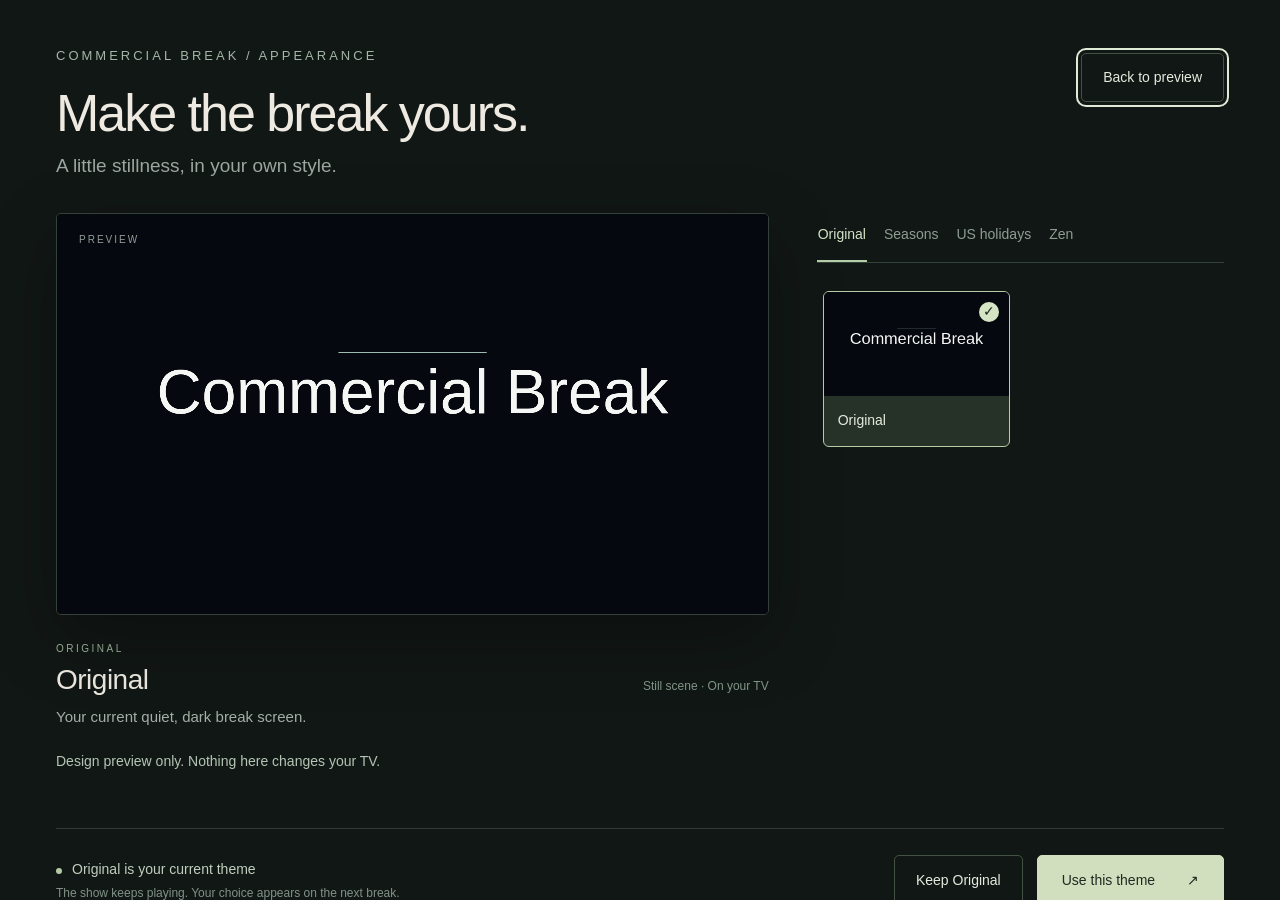
==== tv-standalone/app/preview.html @ 24c48878 "Add standalone TV break screen themes and appearance preview" ====
<!doctype html><html lang="en"><head><meta charset="utf-8"><meta name="viewport" content="width=device-width,initial-scale=1"><title>Commercial Break · Appearance preview</title><link rel="stylesheet" href="appearance.css"></head><body class="theme-preview-page"><button id="appearance-open">Open appearance preview</button><script>window.CB_THEME_PREVIEW=true;</script><script src="themes.js"></script><script src="appearance.js"></script></body></html>
---- tv-standalone/app/appearance.css ----
#appearance-panel,#appearance-panel *{box-sizing:border-box}
#appearance-panel[hidden]{display:none!important}#appearance-panel{position:fixed;inset:0;margin:0;padding:0;border:0;border-radius:0;background:#111715;color:#eeeae2;z-index:10;overflow:auto;font-family:Arial,sans-serif}.appearance-shell{max-width:1640px;margin:0 auto;padding:48px 56px 30px}.appearance-header{display:flex;justify-content:space-between;align-items:flex-start;margin-bottom:36px}.appearance-eyebrow{color:#a3b6a7;font-size:13px;letter-spacing:3px;margin:0 0 20px}.appearance-header h1{font-size:52px;font-weight:400;letter-spacing:-2px;margin:0 0 12px}.appearance-subtitle{font-size:19px;color:#9ba79f;margin:0}.appearance-header button{margin-top:5px}.appearance-layout{display:grid;grid-template-columns:minmax(0,1.75fr) minmax(350px,1fr);gap:48px}.appearance-canvas-wrap{position:relative;overflow:hidden;border-radius:5px;border:1px solid #334139;box-shadow:0 24px 70px #0004}#appearance-preview{display:block;width:100%;height:auto;aspect-ratio:16/9}.appearance-preview-tag{position:absolute;top:20px;left:22px;color:#d1dbd2;font-size:10px;letter-spacing:2px;opacity:.7}.appearance-caption{display:flex;justify-content:space-between;gap:16px;align-items:center;margin-top:28px}#appearance-category{font-size:10px;letter-spacing:2.5px;color:#a1b89f;margin:0 0 10px}#appearance-name{font-size:28px;letter-spacing:-.5px;font-weight:400;margin:0 0 10px}#appearance-description{font-size:15px;color:#a3afa6;margin:0;line-height:1.5}.appearance-still{font-size:12px;color:#83978a;white-space:nowrap}#appearance-note{font-size:14px;line-height:1.6;color:#b4c5b5;min-height:44px;margin-top:22px}.appearance-library{min-width:0}#appearance-groups{display:flex;border-bottom:1px solid #344139;margin-bottom:22px;gap:16px}#appearance-panel button{font-family:inherit;cursor:pointer;transition:background .12s;color:#e5eade;font-weight:400;line-height:1.35}#appearance-groups button{border:0;border-bottom:2px solid transparent;border-radius:0;padding:12px 1px 16px;background:none;font-size:14px;white-space:nowrap;color:#8f9d93}#appearance-groups button[aria-selected=true]{color:#d4e4c7;border-color:#b6cda9}#appearance-options{display:grid;grid-template-columns:1fr 1fr;gap:18px;max-height:500px;overflow:auto;padding:6px 8px 10px 6px;scrollbar-width:thin;scrollbar-color:#4c5a4f #18201b}#appearance-panel .appearance-choice{position:relative;padding:0 0 16px;border:1px solid #334139;border-radius:6px;overflow:hidden;background:#19221c;text-align:left;font-size:14px;min-width:0}#appearance-panel .appearance-choice[aria-pressed=true]{border-color:#b4cba5;background:#263228}.appearance-choice canvas{width:100%;height:auto;display:block;margin-bottom:15px}.appearance-choice span{padding:0 14px;display:block}.appearance-choice i{position:absolute;right:10px;top:10px;background:#d5e4c5;color:#18261b;width:20px;height:20px;border-radius:50%;font-size:14px;text-align:center;font-style:normal}.appearance-choice i:empty{display:none}#appearance-panel button:focus{outline:2px solid #e0ead6;outline-offset:3px}#appearance-panel button:hover{filter:brightness(1.1)}.appearance-footer{display:flex;justify-content:space-between;align-items:center;border-top:1px solid #303c33;padding-top:26px;margin:20px 0 0;max-width:none;font-size:14px;color:#c1cebe}.appearance-footer p{font-size:12px;color:#829288;margin:9px 0 0}.appearance-dot{display:inline-block;width:6px;height:6px;border-radius:50%;background:#b4cba5;margin-right:10px}.appearance-actions{display:flex;gap:14px}#appearance-panel .appearance-secondary{border:1px solid #435143;background:transparent;font-size:14px;padding:14px 21px;border-radius:5px}#appearance-save{border:1px solid #d1dfbf;background:#d1dfbf!important;color:#1e2b21!important;border-radius:5px;font-size:14px;padding:15px 24px}#appearance-save span{padding-left:28px}#appearance-save:disabled{opacity:.45;cursor:wait}#appearance-open{background:#2b3d31;color:#f0f5f1}.theme-preview-page{background:#111715;margin:0;color:#eeeae2;font-family:Arial,sans-serif}.theme-preview-page>button{margin:40px;padding:20px;background:#d1dfbf;border:0;border-radius:5px;font-size:20px}
@media(min-width:1650px){.appearance-shell{padding-top:30px}.appearance-header{margin-bottom:22px}.appearance-header h1{font-size:52px}.appearance-eyebrow{font-size:16px}.appearance-subtitle{font-size:23px}.appearance-layout{gap:64px}#appearance-groups button{font-size:18px}#appearance-options{max-height:500px}.appearance-choice span{font-size:18px}.appearance-caption{margin-top:22px}#appearance-name{font-size:36px}#appearance-description{font-size:20px}#appearance-category{font-size:13px}#appearance-note{font-size:17px}.appearance-still{font-size:15px}.appearance-footer{font-size:18px}.appearance-footer p{font-size:15px}#appearance-panel .appearance-secondary,#appearance-save{font-size:18px;padding:18px 26px}}
@media(max-width:900px){.appearance-shell{padding:28px 24px}.appearance-header h1{font-size:36px}.appearance-layout{grid-template-columns:1fr;gap:22px}.appearance-header{margin-bottom:25px}.appearance-library{order:2}#appearance-options{grid-template-columns:repeat(3,1fr);max-height:260px}.appearance-footer{gap:20px}.appearance-still{display:none}.appearance-footer p{max-width:220px}.appearance-header button{padding:10px!important}.appearance-actions{gap:8px}#appearance-save span{padding-left:4px}}
@media(prefers-reduced-motion:reduce){#appearance-panel button{transition:none}}
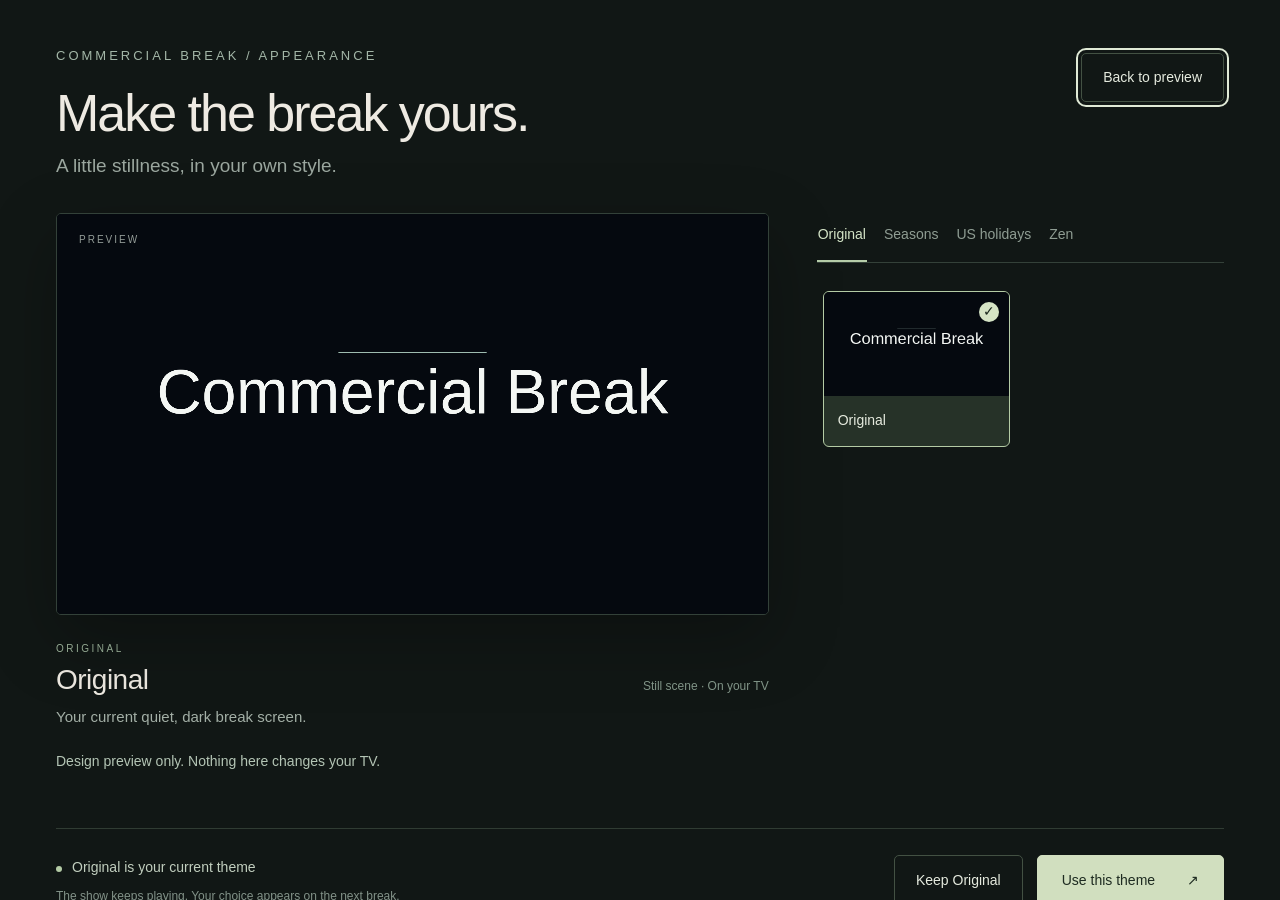
==== commit 63cb2efb: "Fix full-screen appearance positioning for the Frame web engine" ====
--- a/tv-standalone/app/preview.html
+++ b/tv-standalone/app/preview.html
@@ -1 +1 @@
-<!doctype html><html lang="en"><head><meta charset="utf-8"><meta name="viewport" content="width=device-width,initial-scale=1"><title>Commercial Break · Appearance preview</title><link rel="stylesheet" href="appearance.css"></head><body class="theme-preview-page"><button id="appearance-open">Open appearance preview</button><script>window.CB_THEME_PREVIEW=true;</script><script src="themes.js"></script><script src="appearance.js"></script></body></html>
+<!doctype html><html lang="en"><head><meta charset="utf-8"><meta name="viewport" content="width=device-width,initial-scale=1"><title>Commercial Break · Appearance preview</title><link rel="stylesheet" href="style.css"><link rel="stylesheet" href="appearance.css"></head><body class="theme-preview-page"><button id="appearance-open">Open appearance preview</button><script>window.CB_THEME_PREVIEW=true;</script><script src="themes.js"></script><script src="appearance.js"></script></body></html>
--- a/tv-standalone/app/style.css
+++ b/tv-standalone/app/style.css
@@ -0,0 +1,3 @@
+*{box-sizing:border-box}body{margin:0;background:#101918;color:#f0f5f1;font-family:Arial,sans-serif}main{max-width:1580px;margin:90px auto}.brand{font-size:44px;font-weight:bold;color:#a8d8bc}.brand span{font-size:24px;letter-spacing:4px;margin-left:24px;color:#dfe8e1}.brand small{float:right;font-size:18px;letter-spacing:3px;color:#a0aea6;margin-top:16px}.eyebrow{color:#a8d8bc;font-size:20px;letter-spacing:4px;margin-top:80px}h1{font-size:70px;letter-spacing:-2px;margin:20px 0}p.intro{font-size:28px;color:#b6c5bb}section{margin-top:52px;background:#1c2823;border:1px solid #35463b;border-radius:24px;padding:38px 46px}#indicator{float:left;background:#7d8c83;width:18px;height:18px;border-radius:50%;margin:12px 20px 0 0}h2{font-size:34px;margin:0}#detail{font-size:24px;color:#b8c8bd;margin:20px 0 32px}.buttons{display:flex;gap:24px}button{font-size:27px;font-weight:bold;padding:19px 38px;border:3px solid transparent;border-radius:12px;background:#d7ecd9;color:#14231b}button:focus{outline:5px solid white;outline-offset:5px}button:disabled{background:#35433a;color:#83958a}#disable,#close{background:#2b3d31;color:#f0f5f1}.stats{display:flex;gap:80px;margin-top:30px}.stats p{font-size:19px;color:#9bb3a3}.stats strong{display:block;font-size:30px;margin-top:8px;color:#eef4ef}footer{font-size:19px;line-height:1.5;color:#96aa9c;max-width:1400px;margin-top:30px}footer p{margin:5px 0}
+
+main{margin:48px auto}.eyebrow{margin-top:34px}h1{font-size:60px;margin:14px 0}section{margin-top:30px;padding:28px 38px}.buttons{gap:18px}button{font-size:24px;padding:16px 25px}.stats{margin-top:16px}.stats p{margin-bottom:12px}#debug-toggle{background:#2b3d31;color:#f0f5f1}#debug-toggle[aria-checked="true"]{border-color:#a8d8bc}#debug-detail{font-size:22px;color:#dfe8e1;margin:14px 0 8px}.debug-limit{font-size:17px;color:#9bb3a3;margin:0}footer{margin-top:20px}
--- a/tv-standalone/app/appearance.css
+++ b/tv-standalone/app/appearance.css
@@ -1,5 +1,5 @@
 #appearance-panel,#appearance-panel *{box-sizing:border-box}
-#appearance-panel[hidden]{display:none!important}#appearance-panel{position:fixed;inset:0;margin:0;padding:0;border:0;border-radius:0;background:#111715;color:#eeeae2;z-index:10;overflow:auto;font-family:Arial,sans-serif}.appearance-shell{max-width:1640px;margin:0 auto;padding:48px 56px 30px}.appearance-header{display:flex;justify-content:space-between;align-items:flex-start;margin-bottom:36px}.appearance-eyebrow{color:#a3b6a7;font-size:13px;letter-spacing:3px;margin:0 0 20px}.appearance-header h1{font-size:52px;font-weight:400;letter-spacing:-2px;margin:0 0 12px}.appearance-subtitle{font-size:19px;color:#9ba79f;margin:0}.appearance-header button{margin-top:5px}.appearance-layout{display:grid;grid-template-columns:minmax(0,1.75fr) minmax(350px,1fr);gap:48px}.appearance-canvas-wrap{position:relative;overflow:hidden;border-radius:5px;border:1px solid #334139;box-shadow:0 24px 70px #0004}#appearance-preview{display:block;width:100%;height:auto;aspect-ratio:16/9}.appearance-preview-tag{position:absolute;top:20px;left:22px;color:#d1dbd2;font-size:10px;letter-spacing:2px;opacity:.7}.appearance-caption{display:flex;justify-content:space-between;gap:16px;align-items:center;margin-top:28px}#appearance-category{font-size:10px;letter-spacing:2.5px;color:#a1b89f;margin:0 0 10px}#appearance-name{font-size:28px;letter-spacing:-.5px;font-weight:400;margin:0 0 10px}#appearance-description{font-size:15px;color:#a3afa6;margin:0;line-height:1.5}.appearance-still{font-size:12px;color:#83978a;white-space:nowrap}#appearance-note{font-size:14px;line-height:1.6;color:#b4c5b5;min-height:44px;margin-top:22px}.appearance-library{min-width:0}#appearance-groups{display:flex;border-bottom:1px solid #344139;margin-bottom:22px;gap:16px}#appearance-panel button{font-family:inherit;cursor:pointer;transition:background .12s;color:#e5eade;font-weight:400;line-height:1.35}#appearance-groups button{border:0;border-bottom:2px solid transparent;border-radius:0;padding:12px 1px 16px;background:none;font-size:14px;white-space:nowrap;color:#8f9d93}#appearance-groups button[aria-selected=true]{color:#d4e4c7;border-color:#b6cda9}#appearance-options{display:grid;grid-template-columns:1fr 1fr;gap:18px;max-height:500px;overflow:auto;padding:6px 8px 10px 6px;scrollbar-width:thin;scrollbar-color:#4c5a4f #18201b}#appearance-panel .appearance-choice{position:relative;padding:0 0 16px;border:1px solid #334139;border-radius:6px;overflow:hidden;background:#19221c;text-align:left;font-size:14px;min-width:0}#appearance-panel .appearance-choice[aria-pressed=true]{border-color:#b4cba5;background:#263228}.appearance-choice canvas{width:100%;height:auto;display:block;margin-bottom:15px}.appearance-choice span{padding:0 14px;display:block}.appearance-choice i{position:absolute;right:10px;top:10px;background:#d5e4c5;color:#18261b;width:20px;height:20px;border-radius:50%;font-size:14px;text-align:center;font-style:normal}.appearance-choice i:empty{display:none}#appearance-panel button:focus{outline:2px solid #e0ead6;outline-offset:3px}#appearance-panel button:hover{filter:brightness(1.1)}.appearance-footer{display:flex;justify-content:space-between;align-items:center;border-top:1px solid #303c33;padding-top:26px;margin:20px 0 0;max-width:none;font-size:14px;color:#c1cebe}.appearance-footer p{font-size:12px;color:#829288;margin:9px 0 0}.appearance-dot{display:inline-block;width:6px;height:6px;border-radius:50%;background:#b4cba5;margin-right:10px}.appearance-actions{display:flex;gap:14px}#appearance-panel .appearance-secondary{border:1px solid #435143;background:transparent;font-size:14px;padding:14px 21px;border-radius:5px}#appearance-save{border:1px solid #d1dfbf;background:#d1dfbf!important;color:#1e2b21!important;border-radius:5px;font-size:14px;padding:15px 24px}#appearance-save span{padding-left:28px}#appearance-save:disabled{opacity:.45;cursor:wait}#appearance-open{background:#2b3d31;color:#f0f5f1}.theme-preview-page{background:#111715;margin:0;color:#eeeae2;font-family:Arial,sans-serif}.theme-preview-page>button{margin:40px;padding:20px;background:#d1dfbf;border:0;border-radius:5px;font-size:20px}
+#appearance-panel[hidden]{display:none!important}#appearance-panel{position:fixed;top:0;right:0;bottom:0;left:0;width:100%;height:100%;margin:0;padding:0;border:0;border-radius:0;background:#111715;color:#eeeae2;z-index:10;overflow:auto;font-family:Arial,sans-serif}.appearance-shell{max-width:1640px;margin:0 auto;padding:48px 56px 30px}.appearance-header{display:flex;justify-content:space-between;align-items:flex-start;margin-bottom:36px}.appearance-eyebrow{color:#a3b6a7;font-size:13px;letter-spacing:3px;margin:0 0 20px}.appearance-header h1{font-size:52px;font-weight:400;letter-spacing:-2px;margin:0 0 12px}.appearance-subtitle{font-size:19px;color:#9ba79f;margin:0}.appearance-header button{margin-top:5px}.appearance-layout{display:grid;grid-template-columns:minmax(0,1.75fr) minmax(350px,1fr);gap:48px}.appearance-canvas-wrap{position:relative;overflow:hidden;border-radius:5px;border:1px solid #334139;box-shadow:0 24px 70px #0004}#appearance-preview{display:block;width:100%;height:auto}.appearance-preview-tag{position:absolute;top:20px;left:22px;color:#d1dbd2;font-size:10px;letter-spacing:2px;opacity:.7}.appearance-caption{display:flex;justify-content:space-between;gap:16px;align-items:center;margin-top:28px}#appearance-category{font-size:10px;letter-spacing:2.5px;color:#a1b89f;margin:0 0 10px}#appearance-name{font-size:28px;letter-spacing:-.5px;font-weight:400;margin:0 0 10px}#appearance-description{font-size:15px;color:#a3afa6;margin:0;line-height:1.5}.appearance-still{font-size:12px;color:#83978a;white-space:nowrap}#appearance-note{font-size:14px;line-height:1.6;color:#b4c5b5;min-height:44px;margin-top:22px}.appearance-library{min-width:0}#appearance-groups{display:flex;border-bottom:1px solid #344139;margin-bottom:22px;gap:16px}#appearance-panel button{font-family:inherit;cursor:pointer;transition:background .12s;color:#e5eade;font-weight:400;line-height:1.35}#appearance-groups button{border:0;border-bottom:2px solid transparent;border-radius:0;padding:12px 1px 16px;background:none;font-size:14px;white-space:nowrap;color:#8f9d93}#appearance-groups button[aria-selected=true]{color:#d4e4c7;border-color:#b6cda9}#appearance-options{display:grid;grid-template-columns:1fr 1fr;gap:18px;max-height:500px;overflow:auto;padding:6px 8px 10px 6px;scrollbar-width:thin;scrollbar-color:#4c5a4f #18201b}#appearance-panel .appearance-choice{position:relative;padding:0 0 16px;border:1px solid #334139;border-radius:6px;overflow:hidden;background:#19221c;text-align:left;font-size:14px;min-width:0}#appearance-panel .appearance-choice[aria-pressed=true]{border-color:#b4cba5;background:#263228}.appearance-choice canvas{width:100%;height:auto;display:block;margin-bottom:15px}.appearance-choice span{padding:0 14px;display:block}.appearance-choice i{position:absolute;right:10px;top:10px;background:#d5e4c5;color:#18261b;width:20px;height:20px;border-radius:50%;font-size:14px;text-align:center;font-style:normal}.appearance-choice i:empty{display:none}#appearance-panel button:focus{outline:2px solid #e0ead6;outline-offset:3px}#appearance-panel button:hover{filter:brightness(1.1)}.appearance-footer{display:flex;justify-content:space-between;align-items:center;border-top:1px solid #303c33;padding-top:26px;margin:20px 0 0;max-width:none;font-size:14px;color:#c1cebe}.appearance-footer p{font-size:12px;color:#829288;margin:9px 0 0}.appearance-dot{display:inline-block;width:6px;height:6px;border-radius:50%;background:#b4cba5;margin-right:10px}.appearance-actions{display:flex;gap:14px}#appearance-panel .appearance-secondary{border:1px solid #435143;background:transparent;font-size:14px;padding:14px 21px;border-radius:5px}#appearance-save{border:1px solid #d1dfbf;background:#d1dfbf!important;color:#1e2b21!important;border-radius:5px;font-size:14px;padding:15px 24px}#appearance-save span{padding-left:28px}#appearance-save:disabled{opacity:.45;cursor:wait}#appearance-open{background:#2b3d31;color:#f0f5f1}.theme-preview-page{background:#111715;margin:0;color:#eeeae2;font-family:Arial,sans-serif}.theme-preview-page>button{margin:40px;padding:20px;background:#d1dfbf;border:0;border-radius:5px;font-size:20px}
 @media(min-width:1650px){.appearance-shell{padding-top:30px}.appearance-header{margin-bottom:22px}.appearance-header h1{font-size:52px}.appearance-eyebrow{font-size:16px}.appearance-subtitle{font-size:23px}.appearance-layout{gap:64px}#appearance-groups button{font-size:18px}#appearance-options{max-height:500px}.appearance-choice span{font-size:18px}.appearance-caption{margin-top:22px}#appearance-name{font-size:36px}#appearance-description{font-size:20px}#appearance-category{font-size:13px}#appearance-note{font-size:17px}.appearance-still{font-size:15px}.appearance-footer{font-size:18px}.appearance-footer p{font-size:15px}#appearance-panel .appearance-secondary,#appearance-save{font-size:18px;padding:18px 26px}}
 @media(max-width:900px){.appearance-shell{padding:28px 24px}.appearance-header h1{font-size:36px}.appearance-layout{grid-template-columns:1fr;gap:22px}.appearance-header{margin-bottom:25px}.appearance-library{order:2}#appearance-options{grid-template-columns:repeat(3,1fr);max-height:260px}.appearance-footer{gap:20px}.appearance-still{display:none}.appearance-footer p{max-width:220px}.appearance-header button{padding:10px!important}.appearance-actions{gap:8px}#appearance-save span{padding-left:4px}}
 @media(prefers-reduced-motion:reduce){#appearance-panel button{transition:none}}
